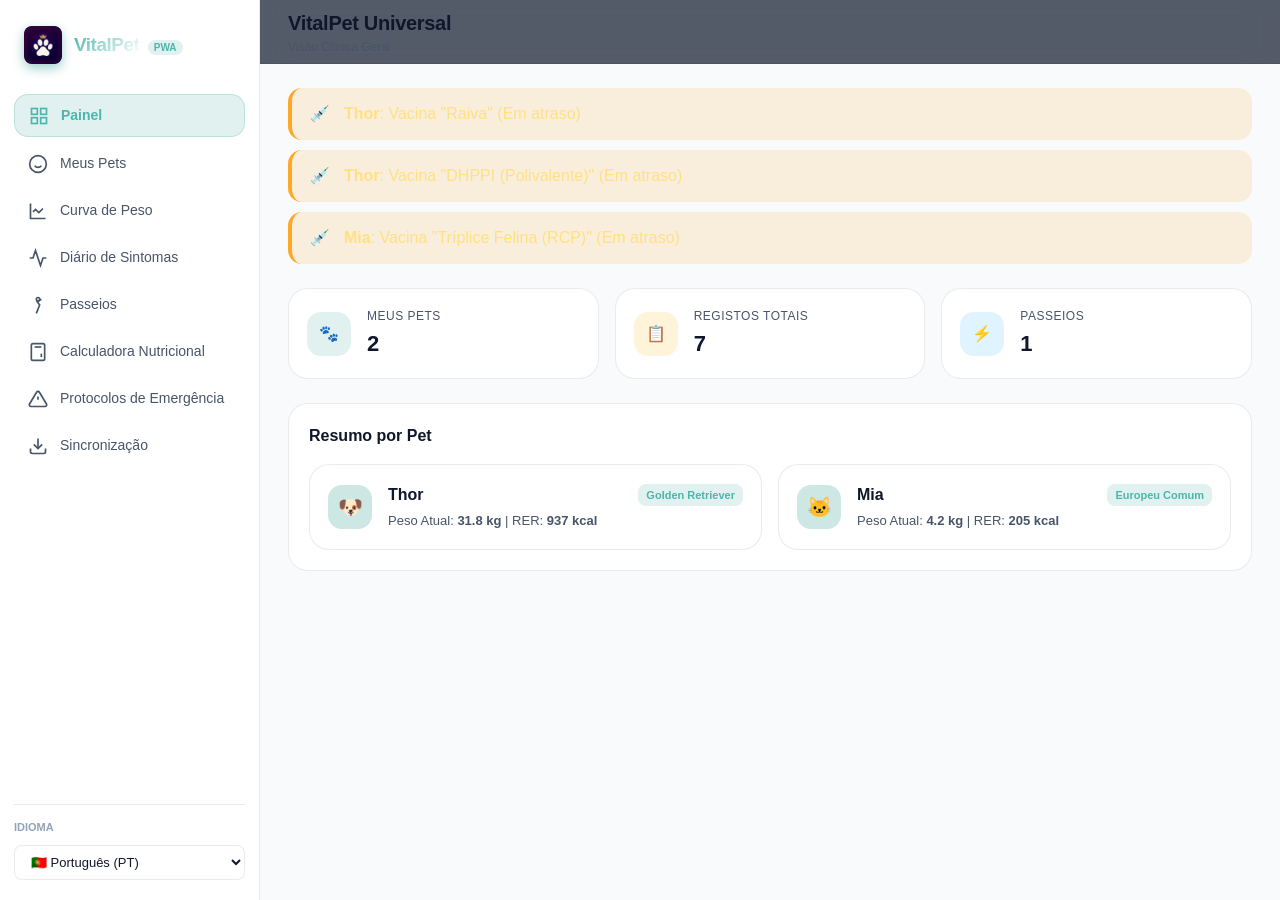
==== index.html @ 095904e8 "feat: Complete VitalPet Multiplatform Ecosystem (Android, Desktop Windows/Mac, Windows Store MSIX, P" ====
<!DOCTYPE html>
<html lang="pt">
<head>
  <meta charset="UTF-8">
  <meta name="viewport" content="width=device-width, initial-scale=1.0, maximum-scale=1.0, user-scalable=no">
  <title>VitalPet — Gestão Nutricional e Clínica Veterinária</title>
  
  <!-- PWA Meta Tags -->
  <link rel="manifest" href="./manifest.json">
  <meta name="theme-color" content="#00695C">
  <meta name="apple-mobile-web-app-capable" content="yes">
  <meta name="apple-mobile-web-app-status-bar-style" content="black-translucent">
  <link rel="apple-touch-icon" href="./icons/icon-192.png">
  <link rel="icon" type="image/png" href="./icons/icon-192.png">
  
  <!-- Stylesheets -->
  <link rel="stylesheet" href="./css/app.css">
</head>
<body class="theme-auto">
  <div class="app-container">
    
    <!-- Sidebar (Desktop / Tablet) -->
    <aside class="sidebar">
      <div class="brand">
        <div class="brand-icon">
          <img src="./icons/icon-192.png" alt="VitalPet Logo">
        </div>
        <div>
          <span class="brand-title">VitalPet</span>
          <span class="brand-badge">PWA</span>
        </div>
      </div>

      <ul class="nav-links">
        <li>
          <a class="nav-item active" data-tab="dashboard" onclick="switchTab('dashboard')">
            <svg viewBox="0 0 24 24" fill="none" stroke="currentColor" stroke-width="2"><rect x="3" y="3" width="7" height="7"/><rect x="14" y="3" width="7" height="7"/><rect x="14" y="14" width="7" height="7"/><rect x="3" y="14" width="7" height="7"/></svg>
            <span data-i18n="Painel">Painel</span>
          </a>
        </li>
        <li>
          <a class="nav-item" data-tab="pets" onclick="switchTab('pets')">
            <svg viewBox="0 0 24 24" fill="none" stroke="currentColor" stroke-width="2"><circle cx="12" cy="12" r="10"/><path d="M8 14s1.5 2 4 2 4-2 4-2"/><line x1="9" y1="9" x2="9.01" y2="9"/><line x1="15" y1="9" x2="15.01" y2="9"/></svg>
            <span data-i18n="Meus Pets">Meus Pets</span>
          </a>
        </li>
        <li>
          <a class="nav-item" data-tab="weight" onclick="switchTab('weight')">
            <svg viewBox="0 0 24 24" fill="none" stroke="currentColor" stroke-width="2"><path d="M3 3v18h18"/><path d="M18 9l-5 5-4-4-3 3"/></svg>
            <span data-i18n="Curva de Peso">Curva de Peso</span>
          </a>
        </li>
        <li>
          <a class="nav-item" data-tab="symptoms" onclick="switchTab('symptoms')">
            <svg viewBox="0 0 24 24" fill="none" stroke="currentColor" stroke-width="2"><path d="M22 12h-4l-3 9L9 3l-3 9H2"/></svg>
            <span data-i18n="Diário de Sintomas">Diário de Sintomas</span>
          </a>
        </li>
        <li>
          <a class="nav-item" data-tab="walks" onclick="switchTab('walks')">
            <svg viewBox="0 0 24 24" fill="none" stroke="currentColor" stroke-width="2"><circle cx="12" cy="5" r="2"/><path d="M10 22l4-10-3-4 5-3"/></svg>
            <span data-i18n="Passeios">Passeios</span>
          </a>
        </li>
        <li>
          <a class="nav-item" data-tab="calculator" onclick="switchTab('calculator')">
            <svg viewBox="0 0 24 24" fill="none" stroke="currentColor" stroke-width="2"><rect x="4" y="2" width="16" height="20" rx="2"/><line x1="8" y1="6" x2="16" y2="6"/><line x1="16" y1="14" x2="16" y2="18"/><path d="M8 10h.01"/><path d="M12 10h.01"/><path d="M16 10h.01"/><path d="M8 14h.01"/><path d="M12 14h.01"/><path d="M8 18h.01"/><path d="M12 18h.01"/></svg>
            <span data-i18n="Calculadora Nutricional">Calculadora WSAVA</span>
          </a>
        </li>
        <li>
          <a class="nav-item" data-tab="emergency" onclick="switchTab('emergency')">
            <svg viewBox="0 0 24 24" fill="none" stroke="currentColor" stroke-width="2"><path d="M10.29 3.86L1.82 18a2 2 0 0 0 1.71 3h16.94a2 2 0 0 0 1.71-3L13.71 3.86a2 2 0 0 0-3.42 0z"/><line x1="12" y1="9" x2="12" y2="13"/><line x1="12" y1="17" x2="12.01" y2="17"/></svg>
            <span data-i18n="Protocolos de Emergência">Emergências</span>
          </a>
        </li>
        <li>
          <a class="nav-item" data-tab="sync" onclick="switchTab('sync')">
            <svg viewBox="0 0 24 24" fill="none" stroke="currentColor" stroke-width="2"><path d="M21 15v4a2 2 0 0 1-2 2H5a2 2 0 0 1-2-2v-4"/><polyline points="7 10 12 15 17 10"/><line x1="12" y1="15" x2="12" y2="3"/></svg>
            <span data-i18n="Sincronização">Backup & Sync</span>
          </a>
        </li>
      </ul>

      <div class="sidebar-footer">
        <label style="font-size:11px; font-weight:700; color:var(--text-dim); text-transform:uppercase;" data-i18n="Idioma">Idioma</label>
        <select id="language-select" class="lang-selector"></select>
      </div>
    </aside>

    <!-- Main App Body -->
    <main class="main-wrapper">
      <header class="top-header">
        <div class="header-title-group">
          <h1>VitalPet Universal</h1>
          <p data-i18n="Visão Clínica Geral">Gestão Nutricional e Clínica Veterinária</p>
        </div>
        <div class="header-actions">
          <button id="pwa-install-btn" class="btn btn-primary" style="display:none;">
            <span>⬇️</span> <span data-i18n="Instalar Aplicação">Instalar PWA</span>
          </button>
        </div>
      </header>

      <div class="content-body">
        
        <!-- Tab 1: Dashboard -->
        <section id="tab-dashboard" class="tab-page active">
          <!-- Alertas Clínicos -->
          <div id="dash-alerts-container" class="alerts-container"></div>

          <!-- Estatísticas Globais -->
          <div class="grid-stats">
            <div class="stat-card">
              <div class="stat-icon" style="background:var(--primary-soft); color:var(--primary-light);">🐾</div>
              <div class="stat-info">
                <h4 data-i18n="Meus Pets">Meus Pets</h4>
                <div id="stat-total-pets" class="stat-value">0</div>
              </div>
            </div>
            <div class="stat-card">
              <div class="stat-icon" style="background:var(--accent-soft); color:var(--accent);">📋</div>
              <div class="stat-info">
                <h4 data-i18n="Registos Totais">Registos Totais</h4>
                <div id="stat-total-logs" class="stat-value">0</div>
              </div>
            </div>
            <div class="stat-card">
              <div class="stat-icon" style="background:var(--info-soft); color:var(--info);">⚡</div>
              <div class="stat-info">
                <h4 data-i18n="Passeios">Passeios</h4>
                <div id="stat-total-walks" class="stat-value">0</div>
              </div>
            </div>
          </div>

          <!-- Resumo de Pets -->
          <div class="panel">
            <div class="panel-header">
              <h3 class="panel-title" data-i18n="Resumo por Pet">Resumo por Pet</h3>
            </div>
            <div id="dash-pets-grid" style="display:grid; grid-template-columns:repeat(auto-fit, minmax(280px, 1fr)); gap:16px;"></div>
          </div>
        </section>

        <!-- Tab 2: Pets View -->
        <section id="tab-pets" class="tab-page">
          <div class="panel-header" style="margin-bottom:20px;">
            <h2 data-i18n="Meus Pets">Meus Pets</h2>
          </div>
          <div id="pets-list-container"></div>
        </section>

        <!-- Tab 3: Weight Evolution -->
        <section id="tab-weight" class="tab-page">
          <div class="split-layout">
            <div class="panel">
              <h3 class="panel-title" style="margin-bottom:12px;" data-i18n="Selecionar Pet">Selecionar Pet</h3>
              <div id="weight-pet-chips" class="pet-chips-list"></div>
              <button class="btn btn-primary" style="width:100%;" onclick="openModal('modal-add-weight')">
                <span>+</span> <span data-i18n="Novo Registo de Peso">Novo Registo de Peso</span>
              </button>
            </div>
            <div class="panel">
              <div class="panel-header">
                <h3 class="panel-title"><span id="weight-pet-name">Pet</span> — <span data-i18n="Curva de Peso">Curva de Peso</span></h3>
              </div>
              <div class="chart-container">
                <svg id="weight-chart-svg" class="chart-svg"></svg>
              </div>
              <h4 style="margin:20px 0 10px; font-size:14px;" data-i18n="Histórico Clínico">Histórico Clínico</h4>
              <div id="weight-logs-list" class="timeline-list"></div>
            </div>
          </div>
        </section>

        <!-- Tab 4: Symptom Journal -->
        <section id="tab-symptoms" class="tab-page">
          <div class="split-layout">
            <div class="panel">
              <h3 class="panel-title" style="margin-bottom:12px;" data-i18n="Selecionar Pet">Selecionar Pet</h3>
              <div id="symptoms-pet-chips" class="pet-chips-list"></div>
              <button class="btn btn-primary" style="width:100%;" onclick="openModal('modal-add-symptom')">
                <span>+</span> <span data-i18n="Registar Sintoma">Registar Sintoma</span>
              </button>
            </div>
            <div class="panel">
              <div class="panel-header">
                <h3 class="panel-title"><span id="symptoms-pet-name">Pet</span> — <span data-i18n="Diário de Sintomas">Diário Clínico</span></h3>
              </div>
              <div id="symptoms-logs-list" class="timeline-list"></div>
            </div>
          </div>
        </section>

        <!-- Tab 5: Walks View -->
        <section id="tab-walks" class="tab-page">
          <div class="split-layout">
            <div class="panel">
              <h3 class="panel-title" style="margin-bottom:12px;" data-i18n="Selecionar Pet">Selecionar Pet</h3>
              <div id="walks-pet-chips" class="pet-chips-list"></div>
            </div>
            <div class="panel">
              <div class="panel-header">
                <h3 class="panel-title"><span id="walks-pet-name">Pet</span> — <span data-i18n="Histórico de Passeios">Histórico de Passeios</span></h3>
              </div>
              <div id="walks-logs-list" class="timeline-list"></div>
            </div>
          </div>
        </section>

        <!-- Tab 6: Nutritional Calculator WSAVA -->
        <section id="tab-calculator" class="tab-page">
          <div class="split-layout">
            <div class="panel">
              <h3 class="panel-title" style="margin-bottom:16px;" data-i18n="Calculadora Nutricional">Parâmetros WSAVA</h3>
              <div class="form-group" style="margin-bottom:12px;">
                <label data-i18n="Peso Atual">Peso (kg)</label>
                <input id="calc-weight" type="number" step="0.1" class="form-input" value="10" oninput="recomputeNutrition()">
              </div>
              <div class="form-group" style="margin-bottom:12px;">
                <label data-i18n="Espécie">Espécie</label>
                <select id="calc-species" class="form-select" onchange="recomputeNutrition()">
                  <option value="DOG">Cão (Canino)</option>
                  <option value="CAT">Gato (Felino)</option>
                </select>
              </div>
              <div class="form-group" style="margin-bottom:12px;">
                <label data-i18n="Estado Reprodutivo">Estado Fisiológico</label>
                <select id="calc-stage" class="form-select" onchange="recomputeNutrition()">
                  <option value="MAINTENANCE">Adulto Manutenção</option>
                  <option value="WEIGHT_LOSS">Perda de Peso (Obesidade)</option>
                  <option value="PUPPY">Cachorro / Filhote</option>
                  <option value="SENIOR">Sénior / Geriátrico</option>
                </select>
              </div>
              <div class="form-group" style="margin-bottom:12px;">
                <label data-i18n="Esterilizado">Esterilizado?</label>
                <select id="calc-neutered" class="form-select" onchange="recomputeNutrition()">
                  <option value="true">Sim (Castrado)</option>
                  <option value="false">Não (Inteiro)</option>
                </select>
              </div>
              <div class="form-group">
                <label data-i18n="Densidade Calórica da Ração (kcal/kg)">Densidade Ração (kcal/kg)</label>
                <input id="calc-kcal" type="number" class="form-input" value="3750" oninput="recomputeNutrition()">
              </div>
            </div>

            <div class="panel">
              <h3 class="panel-title" style="margin-bottom:16px;" data-i18n="Resultado Metabólico WSAVA">Resultado Metabólico WSAVA</h3>
              <div class="grid-stats">
                <div class="stat-card">
                  <div class="stat-info">
                    <h4>RER (Basal)</h4>
                    <div id="calc-rer-val" class="stat-value" style="color:var(--primary-light);">--</div>
                  </div>
                </div>
                <div class="stat-card">
                  <div class="stat-info">
                    <h4>Fator DER</h4>
                    <div id="calc-factor-val" class="stat-value" style="color:var(--accent);">--</div>
                  </div>
                </div>
                <div class="stat-card">
                  <div class="stat-info">
                    <h4>DER Total</h4>
                    <div id="calc-der-val" class="stat-value" style="color:#66BB6A;">--</div>
                  </div>
                </div>
                <div class="stat-card">
                  <div class="stat-info">
                    <h4>Dose Diária Recomendada</h4>
                    <div id="calc-grams-val" class="stat-value" style="color:#29B6F6;">--</div>
                  </div>
                </div>
              </div>
              <p style="font-size:12px; color:var(--text-muted); margin-top:14px;">
                Fórmula oficial WSAVA: <code>RER = 70 × (peso em kg)^0.75</code>. Doses e multiplicadores validados pelas diretrizes globais de nutrição veterinária.
              </p>
            </div>
          </div>
        </section>

        <!-- Tab 7: Emergency Protocols -->
        <section id="tab-emergency" class="tab-page">
          <div class="panel">
            <h2 style="font-size:18px; font-weight:800; color:var(--danger); margin-bottom:16px;">🚨 Protocolos de Socorro Imediato</h2>
            <div style="display:grid; grid-template-columns:repeat(auto-fit, minmax(280px, 1fr)); gap:16px;">
              <div class="log-card" style="border-left: 4px solid var(--danger);">
                <h3 style="font-size:15px; font-weight:700; color:#EF5350;">Intoxicação / Alimentos Tóxicos</h3>
                <p style="font-size:13px; color:var(--text-muted); margin-top:6px;">
                  Chocolate, uvas, cebola, alho ou xilitol. <strong>NÃO induzir o vómito</strong> se o animal ingeriu substâncias corrosivas ou estiver inconsciente.
                </p>
              </div>
              <div class="log-card" style="border-left: 4px solid #FFA726;">
                <h3 style="font-size:15px; font-weight:700; color:#FFA726;">Golpe de Calor (Hipertermia)</h3>
                <p style="font-size:13px; color:var(--text-muted); margin-top:6px;">
                  Arrefeça com água fresca a morna (NUNCA água gelada). Foque nas patas, virilha e pescoço. Dirija-se imediatamente ao hospital.
                </p>
              </div>
              <div class="log-card" style="border-left: 4px solid #42A5F5;">
                <h3 style="font-size:15px; font-weight:700; color:#42A5F5;">Engasgamento</h3>
                <p style="font-size:13px; color:var(--text-muted); margin-top:6px;">
                  Abra a boca e verifique corpos estranhos visíveis. Se o animal colapsar, aplique manobra de Heimlich adaptada para cães/gatos.
                </p>
              </div>
            </div>
          </div>
        </section>

        <!-- Tab 8: Backup & Sync -->
        <section id="tab-sync" class="tab-page">
          <div class="panel" style="max-width:600px;">
            <h3 class="panel-title" style="margin-bottom:16px;" data-i18n="Sincronização">Sincronização e Backup Universal</h3>
            <p style="font-size:13px; color:var(--text-muted); margin-bottom:20px;">
              O VitalPet PWA é 100% compatível com a aplicação Android, iOS e Windows. Pode exportar o seu ficheiro de dados ou importar um backup gerado em qualquer dispositivo.
            </p>
            <div style="display:flex; gap:12px; flex-wrap:wrap;">
              <button class="btn btn-primary" onclick="PetStore.exportBackup()">
                <span>⬇️</span> <span data-i18n="Exportar Backup">Exportar Backup JSON</span>
              </button>
              <label class="btn btn-outline" style="cursor:pointer;">
                <span>⬆️</span> <span data-i18n="Importar Backup">Importar Backup JSON</span>
                <input type="file" accept=".json" style="display:none;" onchange="
                  const file = this.files[0];
                  if (file) {
                    const reader = new FileReader();
                    reader.onload = (e) => PetStore.importBackup(e.target.result);
                    reader.readAsText(file);
                  }
                ">
              </label>
            </div>
          </div>
        </section>

      </div>
    </main>

    <!-- Mobile Bottom Navigation -->
    <nav class="mobile-nav">
      <a class="mobile-nav-item active" data-tab="dashboard" onclick="switchTab('dashboard')">
        <span>📊</span><span data-i18n="Painel">Painel</span>
      </a>
      <a class="mobile-nav-item" data-tab="weight" onclick="switchTab('weight')">
        <span>📈</span><span data-i18n="Peso">Peso</span>
      </a>
      <a class="mobile-nav-item" data-tab="symptoms" onclick="switchTab('symptoms')">
        <span>🩺</span><span data-i18n="Sintomas">Sintomas</span>
      </a>
      <a class="mobile-nav-item" data-tab="calculator" onclick="switchTab('calculator')">
        <span>🧮</span><span>WSAVA</span>
      </a>
      <a class="mobile-nav-item" data-tab="sync" onclick="switchTab('sync')">
        <span>🔄</span><span>Sync</span>
      </a>
    </nav>
  </div>

  <!-- Modal: Novo Registo de Peso -->
  <div id="modal-add-weight" class="modal-overlay">
    <div class="modal-box">
      <h3 style="font-size:16px; font-weight:700;" data-i18n="Novo Registo de Peso">Novo Registo de Peso</h3>
      <div class="form-group">
        <label data-i18n="Peso (kg)">Peso (kg)</label>
        <input id="new-weight-val" type="number" step="0.05" class="form-input" placeholder="Ex: 31.8">
      </div>
      <div class="form-group">
        <label data-i18n="Nota (opcional)">Nota (opcional)</label>
        <input id="new-weight-note" type="text" class="form-input" placeholder="Ex: Pesagem na clínica">
      </div>
      <div style="display:flex; justify-content:flex-end; gap:8px; margin-top:10px;">
        <button class="btn btn-outline" onclick="closeModal('modal-add-weight')" data-i18n="Cancelar">Cancelar</button>
        <button class="btn btn-primary" onclick="saveWeightLog()" data-i18n="Guardar">Guardar</button>
      </div>
    </div>
  </div>

  <!-- Modal: Registar Sintoma -->
  <div id="modal-add-symptom" class="modal-overlay">
    <div class="modal-box">
      <h3 style="font-size:16px; font-weight:700;" data-i18n="Registar Sintoma">Registar Sintoma</h3>
      <div class="form-group">
        <label data-i18n="Score Fecal WSAVA">Score Fecal (1-7)</label>
        <select id="new-fecal-score" class="form-select">
          <option value="1">Score 1: Muito dura e seca (obstipação)</option>
          <option value="2" selected>Score 2: Firme e bem formada (ideal)</option>
          <option value="3">Score 3: Húmida com forma definida</option>
          <option value="4">Score 4: Muito húmida e pastosa</option>
          <option value="5">Score 5: Semiformada e viscosa</option>
          <option value="6">Score 6: Pastosa sem consistência</option>
          <option value="7">Score 7: Diarreia aquosa líquida</option>
        </select>
      </div>
      <div class="form-group">
        <label data-i18n="Episódios de Vómito">Episódios de Vómito</label>
        <input id="new-vomiting-val" type="number" min="0" value="0" class="form-input">
      </div>
      <div class="form-group">
        <label data-i18n="Apetite">Apetite</label>
        <select id="new-appetite-val" class="form-select">
          <option value="NORMAL" selected>Normal</option>
          <option value="DECREASED">Diminuído</option>
          <option value="ANOREXIC">Recusa Total</option>
          <option value="INCREASED">Aumentado (Polifagia)</option>
        </select>
      </div>
      <div class="form-group">
        <label data-i18n="Energia">Energia</label>
        <select id="new-energy-val" class="form-select">
          <option value="NORMAL" selected>Normal</option>
          <option value="LOW">Baixa Energia</option>
          <option value="LETHARGIC">Letárgico / Prostrado</option>
          <option value="HIGH">Muito Ativo / Agitado</option>
        </select>
      </div>
      <div class="form-group">
        <label data-i18n="Consumo de Água">Consumo de Água</label>
        <select id="new-water-val" class="form-select">
          <option value="NORMAL" selected>Normal</option>
          <option value="DECREASED">Diminuição (Pouca Água)</option>
          <option value="INCREASED">Aumento Excessivo (Polidipsia)</option>
        </select>
      </div>
      <div class="form-group">
        <label data-i18n="Notas Clínicas">Notas Clínicas</label>
        <textarea id="new-symptom-notes" class="form-textarea" rows="2"></textarea>
      </div>
      <div style="display:flex; justify-content:flex-end; gap:8px; margin-top:10px;">
        <button class="btn btn-outline" onclick="closeModal('modal-add-symptom')" data-i18n="Cancelar">Cancelar</button>
        <button class="btn btn-primary" onclick="saveSymptomLog()" data-i18n="Guardar">Guardar</button>
      </div>
    </div>
  </div>

  <!-- Scripts -->
  <script src="./js/app.js"></script>
</body>
</html>
---- css/app.css ----
/* VitalPet PWA — Design System & Stylesheet */
:root {
  --primary: #00897B;
  --primary-dark: #004D40;
  --primary-light: #4DB6AC;
  --primary-soft: rgba(0, 137, 123, 0.12);
  --accent: #FFB300;
  --accent-soft: rgba(255, 179, 0, 0.15);
  
  --danger: #EF5350;
  --danger-soft: rgba(239, 83, 80, 0.15);
  --warning: #FFA726;
  --warning-soft: rgba(255, 167, 38, 0.15);
  --success: #66BB6A;
  --success-soft: rgba(102, 187, 106, 0.15);
  --info: #29B6F6;
  --info-soft: rgba(41, 182, 246, 0.15);

  --bg-main: #0B1120;
  --bg-card: rgba(30, 41, 59, 0.7);
  --bg-card-hover: rgba(51, 65, 85, 0.85);
  --bg-sidebar: rgba(15, 23, 42, 0.95);
  --border-color: rgba(255, 255, 255, 0.08);
  --text-main: #F1F5F9;
  --text-muted: #94A3B8;
  --text-dim: #64748B;
  
  --font-family: -apple-system, BlinkMacSystemFont, 'Segoe UI', Roboto, Helvetica, Arial, sans-serif;
  --radius-sm: 8px;
  --radius-md: 14px;
  --radius-lg: 20px;
  --radius-full: 9999px;
  --shadow-sm: 0 2px 8px rgba(0, 0, 0, 0.2);
  --shadow-md: 0 6px 20px rgba(0, 0, 0, 0.35);
  --shadow-lg: 0 12px 36px rgba(0, 0, 0, 0.5);
}

@media (prefers-color-scheme: light) {
  body.theme-auto {
    --bg-main: #F8FAFC;
    --bg-card: rgba(255, 255, 255, 0.9);
    --bg-card-hover: #FFFFFF;
    --bg-sidebar: #FFFFFF;
    --border-color: rgba(0, 0, 0, 0.08);
    --text-main: #0F172A;
    --text-muted: #475569;
    --text-dim: #94A3B8;
    --shadow-sm: 0 2px 8px rgba(0, 0, 0, 0.06);
    --shadow-md: 0 6px 20px rgba(0, 0, 0, 0.1);
  }
}

* {
  box-sizing: border-box;
  margin: 0;
  padding: 0;
  -webkit-tap-highlight-color: transparent;
}

body {
  font-family: var(--font-family);
  background-color: var(--bg-main);
  color: var(--text-main);
  min-height: 100vh;
  display: flex;
  overflow-x: hidden;
  line-height: 1.5;
}

/* App Layout */
.app-container {
  display: flex;
  width: 100vw;
  height: 100vh;
  overflow: hidden;
}

/* Sidebar */
.sidebar {
  width: 260px;
  background: var(--bg-sidebar);
  border-right: 1px solid var(--border-color);
  backdrop-filter: blur(20px);
  display: flex;
  flex-direction: column;
  padding: 20px 14px;
  z-index: 50;
  transition: all 0.3s ease;
}

.brand {
  display: flex;
  align-items: center;
  gap: 12px;
  padding: 6px 10px;
  margin-bottom: 24px;
}

.brand-icon {
  width: 38px;
  height: 38px;
  border-radius: var(--radius-sm);
  background: linear-gradient(135deg, var(--primary), var(--primary-dark));
  display: flex;
  align-items: center;
  justify-content: center;
  box-shadow: 0 4px 12px rgba(0, 137, 123, 0.4);
}

.brand-icon img {
  width: 100%;
  height: 100%;
  border-radius: var(--radius-sm);
  object-fit: cover;
}

.brand-title {
  font-size: 19px;
  font-weight: 800;
  letter-spacing: -0.5px;
  background: linear-gradient(135deg, #4DB6AC, #FFFFFF);
  -webkit-background-clip: text;
  -webkit-text-fill-color: transparent;
}

.brand-badge {
  font-size: 10px;
  font-weight: 700;
  background: var(--primary-soft);
  color: var(--primary-light);
  padding: 2px 6px;
  border-radius: var(--radius-full);
  margin-left: 4px;
}

.nav-links {
  list-style: none;
  display: flex;
  flex-direction: column;
  gap: 6px;
  flex: 1;
  overflow-y: auto;
}

.nav-item {
  display: flex;
  align-items: center;
  gap: 12px;
  padding: 10px 14px;
  border-radius: var(--radius-md);
  color: var(--text-muted);
  text-decoration: none;
  font-size: 14px;
  font-weight: 500;
  cursor: pointer;
  transition: all 0.2s ease;
}

.nav-item:hover {
  background: rgba(255, 255, 255, 0.05);
  color: var(--text-main);
  transform: translateX(3px);
}

.nav-item.active {
  background: var(--primary-soft);
  color: var(--primary-light);
  font-weight: 700;
  border: 1px solid rgba(77, 182, 172, 0.25);
}

.nav-item svg {
  width: 20px;
  height: 20px;
  flex-shrink: 0;
}

.sidebar-footer {
  padding-top: 14px;
  border-top: 1px solid var(--border-color);
  display: flex;
  flex-direction: column;
  gap: 10px;
}

.lang-selector {
  width: 100%;
  padding: 8px 12px;
  background: rgba(255, 255, 255, 0.04);
  border: 1px solid var(--border-color);
  border-radius: var(--radius-sm);
  color: var(--text-main);
  font-size: 13px;
  cursor: pointer;
  outline: none;
}

/* Main Content Area */
.main-wrapper {
  flex: 1;
  display: flex;
  flex-direction: column;
  overflow: hidden;
}

.top-header {
  height: 64px;
  padding: 0 28px;
  display: flex;
  align-items: center;
  justify-content: space-between;
  border-bottom: 1px solid var(--border-color);
  background: rgba(15, 23, 42, 0.7);
  backdrop-filter: blur(16px);
}

.header-title-group h1 {
  font-size: 20px;
  font-weight: 700;
  letter-spacing: -0.3px;
}

.header-title-group p {
  font-size: 12px;
  color: var(--text-muted);
}

.header-actions {
  display: flex;
  align-items: center;
  gap: 12px;
}

.btn {
  display: inline-flex;
  align-items: center;
  gap: 8px;
  padding: 9px 16px;
  border-radius: var(--radius-md);
  font-size: 13.5px;
  font-weight: 600;
  cursor: pointer;
  border: none;
  transition: all 0.2s ease;
  outline: none;
}

.btn-primary {
  background: linear-gradient(135deg, var(--primary), var(--primary-dark));
  color: white;
  box-shadow: 0 3px 12px rgba(0, 137, 123, 0.35);
}

.btn-primary:hover {
  filter: brightness(1.1);
  transform: translateY(-1px);
}

.btn-outline {
  background: transparent;
  color: var(--text-main);
  border: 1px solid var(--border-color);
}

.btn-outline:hover {
  background: rgba(255, 255, 255, 0.05);
}

.btn-danger {
  background: var(--danger-soft);
  color: var(--danger);
  border: 1px solid rgba(239, 83, 80, 0.3);
}

.content-body {
  flex: 1;
  overflow-y: auto;
  padding: 24px 28px 48px;
}

/* Tabs View Container */
.tab-page {
  display: none;
  animation: fadeIn 0.25s ease forwards;
}

.tab-page.active {
  display: block;
}

@keyframes fadeIn {
  from { opacity: 0; transform: translateY(6px); }
  to { opacity: 1; transform: translateY(0); }
}

/* Grid & Cards */
.grid-stats {
  display: grid;
  grid-template-columns: repeat(auto-fit, minmax(220px, 1fr));
  gap: 16px;
  margin-bottom: 24px;
}

.stat-card {
  background: var(--bg-card);
  border: 1px solid var(--border-color);
  border-radius: var(--radius-lg);
  padding: 18px;
  backdrop-filter: blur(12px);
  display: flex;
  align-items: center;
  gap: 16px;
  transition: all 0.2s ease;
}

.stat-card:hover {
  background: var(--bg-card-hover);
  border-color: rgba(77, 182, 172, 0.3);
  transform: translateY(-2px);
}

.stat-icon {
  width: 44px;
  height: 44px;
  border-radius: var(--radius-md);
  display: flex;
  align-items: center;
  justify-content: center;
  flex-shrink: 0;
}

.stat-info h4 {
  font-size: 12px;
  font-weight: 500;
  color: var(--text-muted);
  text-transform: uppercase;
  letter-spacing: 0.5px;
}

.stat-info .stat-value {
  font-size: 22px;
  font-weight: 800;
  margin-top: 2px;
}

/* Alert Banner */
.alerts-container {
  display: flex;
  flex-direction: column;
  gap: 10px;
  margin-bottom: 24px;
}

.alert-banner {
  display: flex;
  align-items: center;
  gap: 14px;
  padding: 14px 18px;
  border-radius: var(--radius-md);
  border-left: 4px solid;
}

.alert-high {
  background: var(--danger-soft);
  border-color: var(--danger);
  color: #FFCDD2;
}

.alert-medium {
  background: var(--warning-soft);
  border-color: var(--warning);
  color: #FFE082;
}

/* Split Layouts */
.split-layout {
  display: grid;
  grid-template-columns: 320px 1fr;
  gap: 24px;
}

@media (max-width: 900px) {
  .split-layout {
    grid-template-columns: 1fr;
  }
}

.panel {
  background: var(--bg-card);
  border: 1px solid var(--border-color);
  border-radius: var(--radius-lg);
  padding: 20px;
  backdrop-filter: blur(12px);
}

.panel-header {
  display: flex;
  align-items: center;
  justify-content: space-between;
  margin-bottom: 16px;
}

.panel-title {
  font-size: 16px;
  font-weight: 700;
  display: flex;
  align-items: center;
  gap: 8px;
}

/* Pet Chips */
.pet-chips-list {
  display: flex;
  flex-direction: column;
  gap: 8px;
  margin-bottom: 16px;
}

.pet-chip-item {
  display: flex;
  align-items: center;
  gap: 12px;
  padding: 10px 14px;
  border-radius: var(--radius-md);
  background: rgba(255, 255, 255, 0.03);
  border: 1px solid var(--border-color);
  cursor: pointer;
  transition: all 0.2s ease;
}

.pet-chip-item:hover {
  background: rgba(255, 255, 255, 0.07);
}

.pet-chip-item.active {
  border-color: var(--primary);
  background: var(--primary-soft);
}

.pet-chip-avatar {
  width: 36px;
  height: 36px;
  border-radius: 50%;
  background: linear-gradient(135deg, var(--primary), var(--accent));
  display: flex;
  align-items: center;
  justify-content: center;
  font-weight: 700;
  font-size: 14px;
  color: white;
}

/* Log Cards Timeline */
.timeline-list {
  display: flex;
  flex-direction: column;
  gap: 12px;
}

.log-card {
  background: rgba(255, 255, 255, 0.03);
  border: 1px solid var(--border-color);
  border-radius: var(--radius-md);
  padding: 16px;
  transition: all 0.2s ease;
}

.log-card:hover {
  background: rgba(255, 255, 255, 0.06);
}

.log-card-header {
  display: flex;
  align-items: center;
  justify-content: space-between;
  margin-bottom: 10px;
}

.tag-badge {
  font-size: 11px;
  font-weight: 700;
  padding: 3px 8px;
  border-radius: var(--radius-sm);
  display: inline-flex;
  align-items: center;
  gap: 4px;
}

/* Chart Canvas / SVG Container */
.chart-container {
  width: 100%;
  height: 280px;
  background: rgba(15, 23, 42, 0.5);
  border-radius: var(--radius-md);
  padding: 16px;
  position: relative;
  display: flex;
  flex-direction: column;
}

.chart-svg {
  width: 100%;
  height: 100%;
  overflow: visible;
}

/* Modal Dialog */
.modal-overlay {
  position: fixed;
  top: 0;
  left: 0;
  right: 0;
  bottom: 0;
  background: rgba(0, 0, 0, 0.7);
  backdrop-filter: blur(8px);
  display: none;
  align-items: center;
  justify-content: center;
  z-index: 100;
  padding: 16px;
}

.modal-overlay.open {
  display: flex;
}

.modal-box {
  background: #1E293B;
  border: 1px solid var(--border-color);
  border-radius: var(--radius-lg);
  width: 100%;
  max-width: 520px;
  max-height: 90vh;
  overflow-y: auto;
  box-shadow: var(--shadow-lg);
  padding: 24px;
  display: flex;
  flex-direction: column;
  gap: 16px;
}

.form-group {
  display: flex;
  flex-direction: column;
  gap: 6px;
}

.form-group label {
  font-size: 12.5px;
  font-weight: 600;
  color: var(--text-muted);
}

.form-input, .form-select, .form-textarea {
  background: rgba(15, 23, 42, 0.6);
  border: 1px solid var(--border-color);
  border-radius: var(--radius-md);
  padding: 10px 14px;
  color: var(--text-main);
  font-size: 14px;
  outline: none;
  transition: all 0.2s ease;
}

.form-input:focus, .form-select:focus, .form-textarea:focus {
  border-color: var(--primary);
  box-shadow: 0 0 0 3px rgba(0, 137, 123, 0.2);
}

/* Mobile Bottom Navigation */
.mobile-nav {
  display: none;
  position: fixed;
  bottom: 0;
  left: 0;
  right: 0;
  height: 60px;
  background: rgba(15, 23, 42, 0.95);
  backdrop-filter: blur(20px);
  border-top: 1px solid var(--border-color);
  z-index: 60;
  justify-content: space-around;
  align-items: center;
}

.mobile-nav-item {
  display: flex;
  flex-direction: column;
  align-items: center;
  gap: 3px;
  color: var(--text-muted);
  text-decoration: none;
  font-size: 10px;
  font-weight: 600;
}

.mobile-nav-item.active {
  color: var(--primary-light);
}

@media (max-width: 768px) {
  .sidebar {
    display: none;
  }
  .mobile-nav {
    display: flex;
  }
  .top-header {
    padding: 0 16px;
  }
  .content-body {
    padding: 16px 16px 80px;
  }
}
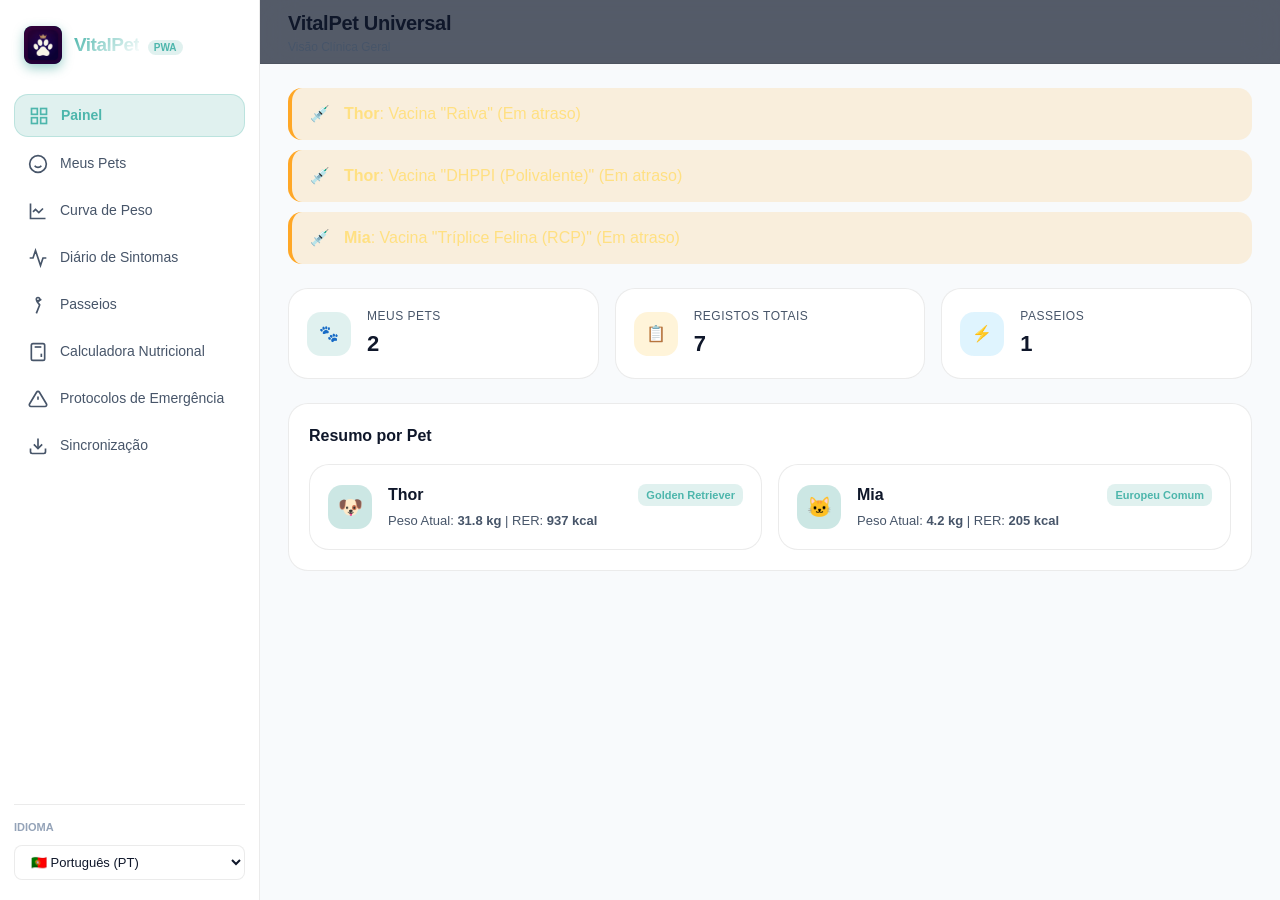
==== commit fb771cb1: "fix(pwa): Fix data initialization, pet modal, translations, and WSAVA calculation" ====
--- a/index.html
+++ b/index.html
@@ -97,7 +97,7 @@
         </div>
         <div class="header-actions">
           <button id="pwa-install-btn" class="btn btn-primary" style="display:none;">
-            <span>⬇️</span> <span data-i18n="Instalar Aplicação">Instalar PWA</span>
+            <span>⬇️</span> <span data-i18n="Instalar PWA">Instalar PWA</span>
           </button>
         </div>
       </header>
@@ -145,8 +145,11 @@
 
         <!-- Tab 2: Pets View -->
         <section id="tab-pets" class="tab-page">
-          <div class="panel-header" style="margin-bottom:20px;">
+          <div class="panel-header" style="margin-bottom:20px; display:flex; justify-content:space-between; align-items:center;">
             <h2 data-i18n="Meus Pets">Meus Pets</h2>
+            <button class="btn btn-primary" onclick="openModal('modal-add-pet')">
+              <span>+</span> <span data-i18n="Adicionar Pet">Adicionar Pet</span>
+            </button>
           </div>
           <div id="pets-list-container"></div>
         </section>
@@ -213,7 +216,7 @@
         <section id="tab-calculator" class="tab-page">
           <div class="split-layout">
             <div class="panel">
-              <h3 class="panel-title" style="margin-bottom:16px;" data-i18n="Calculadora Nutricional">Parâmetros WSAVA</h3>
+              <h3 class="panel-title" style="margin-bottom:16px;" data-i18n="Parâmetros WSAVA">Parâmetros WSAVA</h3>
               <div class="form-group" style="margin-bottom:12px;">
                 <label data-i18n="Peso Atual">Peso (kg)</label>
                 <input id="calc-weight" type="number" step="0.1" class="form-input" value="10" oninput="recomputeNutrition()">
@@ -221,28 +224,28 @@
               <div class="form-group" style="margin-bottom:12px;">
                 <label data-i18n="Espécie">Espécie</label>
                 <select id="calc-species" class="form-select" onchange="recomputeNutrition()">
-                  <option value="DOG">Cão (Canino)</option>
+                  <option value="DOG" selected>Cão (Canino)</option>
                   <option value="CAT">Gato (Felino)</option>
                 </select>
               </div>
               <div class="form-group" style="margin-bottom:12px;">
-                <label data-i18n="Estado Reprodutivo">Estado Fisiológico</label>
+                <label data-i18n="Estado Fisiológico">Estado Fisiológico</label>
                 <select id="calc-stage" class="form-select" onchange="recomputeNutrition()">
-                  <option value="MAINTENANCE">Adulto Manutenção</option>
-                  <option value="WEIGHT_LOSS">Perda de Peso (Obesidade)</option>
-                  <option value="PUPPY">Cachorro / Filhote</option>
-                  <option value="SENIOR">Sénior / Geriátrico</option>
+                  <option value="MAINTENANCE" selected data-i18n="Adulto Manutenção">Adulto Manutenção</option>
+                  <option value="WEIGHT_LOSS" data-i18n="Perda de Peso (Obesidade)">Perda de Peso (Obesidade)</option>
+                  <option value="PUPPY" data-i18n="Cachorro / Filhote">Cachorro / Filhote</option>
+                  <option value="SENIOR" data-i18n="Sénior / Geriátrico">Sénior / Geriátrico</option>
                 </select>
               </div>
               <div class="form-group" style="margin-bottom:12px;">
-                <label data-i18n="Esterilizado">Esterilizado?</label>
+                <label data-i18n="Esterilizado?">Esterilizado?</label>
                 <select id="calc-neutered" class="form-select" onchange="recomputeNutrition()">
-                  <option value="true">Sim (Castrado)</option>
-                  <option value="false">Não (Inteiro)</option>
+                  <option value="true" selected data-i18n="Sim (Castrado)">Sim (Castrado)</option>
+                  <option value="false" data-i18n="Não (Inteiro)">Não (Inteiro)</option>
                 </select>
               </div>
               <div class="form-group">
-                <label data-i18n="Densidade Calórica da Ração (kcal/kg)">Densidade Ração (kcal/kg)</label>
+                <label data-i18n="Densidade Calórica da Ração (kcal/kg)">Densidade Calórica da Ração (kcal/kg)</label>
                 <input id="calc-kcal" type="number" class="form-input" value="3750" oninput="recomputeNutrition()">
               </div>
             </div>
@@ -285,22 +288,24 @@
         <!-- Tab 7: Emergency Protocols -->
         <section id="tab-emergency" class="tab-page">
           <div class="panel">
-            <h2 style="font-size:18px; font-weight:800; color:var(--danger); margin-bottom:16px;">🚨 Protocolos de Socorro Imediato</h2>
+            <h2 style="font-size:18px; font-weight:800; color:var(--danger); margin-bottom:16px;">
+              🚨 <span data-i18n="Protocolos de Socorro Imediato">Protocolos de Socorro Imediato</span>
+            </h2>
             <div style="display:grid; grid-template-columns:repeat(auto-fit, minmax(280px, 1fr)); gap:16px;">
               <div class="log-card" style="border-left: 4px solid var(--danger);">
-                <h3 style="font-size:15px; font-weight:700; color:#EF5350;">Intoxicação / Alimentos Tóxicos</h3>
+                <h3 style="font-size:15px; font-weight:700; color:#EF5350;" data-i18n="Intoxicação / Alimentos Tóxicos">Intoxicação / Alimentos Tóxicos</h3>
                 <p style="font-size:13px; color:var(--text-muted); margin-top:6px;">
                   Chocolate, uvas, cebola, alho ou xilitol. <strong>NÃO induzir o vómito</strong> se o animal ingeriu substâncias corrosivas ou estiver inconsciente.
                 </p>
               </div>
               <div class="log-card" style="border-left: 4px solid #FFA726;">
-                <h3 style="font-size:15px; font-weight:700; color:#FFA726;">Golpe de Calor (Hipertermia)</h3>
+                <h3 style="font-size:15px; font-weight:700; color:#FFA726;" data-i18n="Golpe de Calor (Hipertermia)">Golpe de Calor (Hipertermia)</h3>
                 <p style="font-size:13px; color:var(--text-muted); margin-top:6px;">
                   Arrefeça com água fresca a morna (NUNCA água gelada). Foque nas patas, virilha e pescoço. Dirija-se imediatamente ao hospital.
                 </p>
               </div>
               <div class="log-card" style="border-left: 4px solid #42A5F5;">
-                <h3 style="font-size:15px; font-weight:700; color:#42A5F5;">Engasgamento</h3>
+                <h3 style="font-size:15px; font-weight:700; color:#42A5F5;" data-i18n="Engasgamento">Engasgamento</h3>
                 <p style="font-size:13px; color:var(--text-muted); margin-top:6px;">
                   Abra a boca e verifique corpos estranhos visíveis. Se o animal colapsar, aplique manobra de Heimlich adaptada para cães/gatos.
                 </p>
@@ -344,18 +349,59 @@
         <span>📊</span><span data-i18n="Painel">Painel</span>
       </a>
       <a class="mobile-nav-item" data-tab="weight" onclick="switchTab('weight')">
-        <span>📈</span><span data-i18n="Peso">Peso</span>
+        <span>📈</span><span data-i18n="Curva de Peso">Peso</span>
       </a>
       <a class="mobile-nav-item" data-tab="symptoms" onclick="switchTab('symptoms')">
-        <span>🩺</span><span data-i18n="Sintomas">Sintomas</span>
+        <span>🩺</span><span data-i18n="Diário de Sintomas">Sintomas</span>
       </a>
       <a class="mobile-nav-item" data-tab="calculator" onclick="switchTab('calculator')">
         <span>🧮</span><span>WSAVA</span>
       </a>
       <a class="mobile-nav-item" data-tab="sync" onclick="switchTab('sync')">
-        <span>🔄</span><span>Sync</span>
+        <span>🔄</span><span data-i18n="Sincronização">Sync</span>
       </a>
     </nav>
+  </div>
+
+  <!-- Modal: Adicionar Pet -->
+  <div id="modal-add-pet" class="modal-overlay">
+    <div class="modal-box">
+      <h3 style="font-size:16px; font-weight:700;" data-i18n="Adicionar Pet">Adicionar Pet</h3>
+      <div class="form-group">
+        <label data-i18n="Nome">Nome</label>
+        <input id="new-pet-name" type="text" class="form-input" placeholder="Ex: Bobi, Luna">
+      </div>
+      <div class="form-group">
+        <label data-i18n="Espécie">Espécie</label>
+        <select id="new-pet-species" class="form-select">
+          <option value="DOG" selected>Cão (Canino)</option>
+          <option value="CAT">Gato (Felino)</option>
+        </select>
+      </div>
+      <div class="form-group">
+        <label data-i18n="Raça">Raça</label>
+        <input id="new-pet-breed" type="text" class="form-input" placeholder="Ex: Labrador, Europeu Comum">
+      </div>
+      <div class="form-group">
+        <label data-i18n="Peso Atual">Peso Atual (kg)</label>
+        <input id="new-pet-weight" type="number" step="0.1" class="form-input" placeholder="Ex: 12.5">
+      </div>
+      <div class="form-group">
+        <label data-i18n="Peso Alvo">Peso Alvo (kg)</label>
+        <input id="new-pet-target-weight" type="number" step="0.1" class="form-input" placeholder="Ex: 12.0">
+      </div>
+      <div class="form-group">
+        <label data-i18n="Esterilizado?">Esterilizado?</label>
+        <select id="new-pet-neutered" class="form-select">
+          <option value="true" selected data-i18n="Sim (Castrado)">Sim (Castrado)</option>
+          <option value="false" data-i18n="Não (Inteiro)">Não (Inteiro)</option>
+        </select>
+      </div>
+      <div style="display:flex; justify-content:flex-end; gap:8px; margin-top:10px;">
+        <button class="btn btn-outline" onclick="closeModal('modal-add-pet')" data-i18n="Cancelar">Cancelar</button>
+        <button class="btn btn-primary" onclick="saveNewPet()" data-i18n="Guardar">Guardar</button>
+      </div>
+    </div>
   </div>
 
   <!-- Modal: Novo Registo de Peso -->
